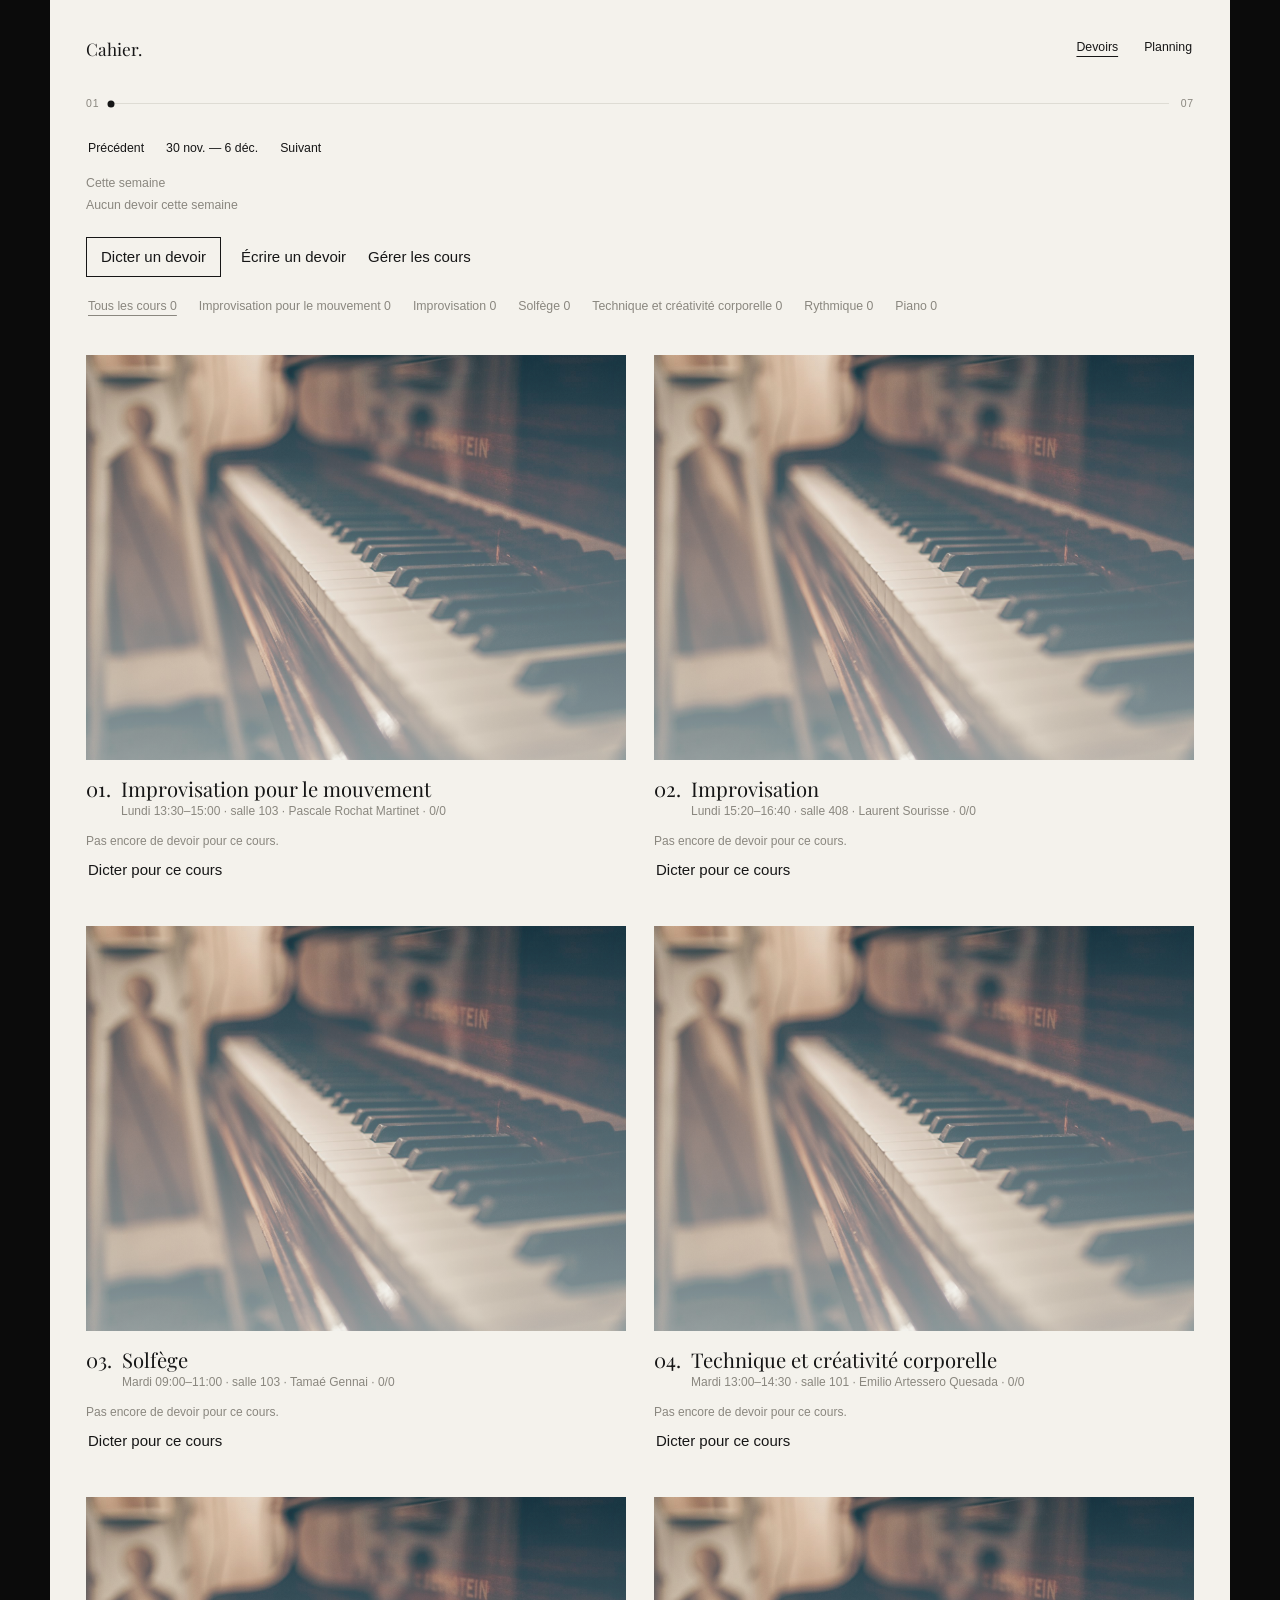
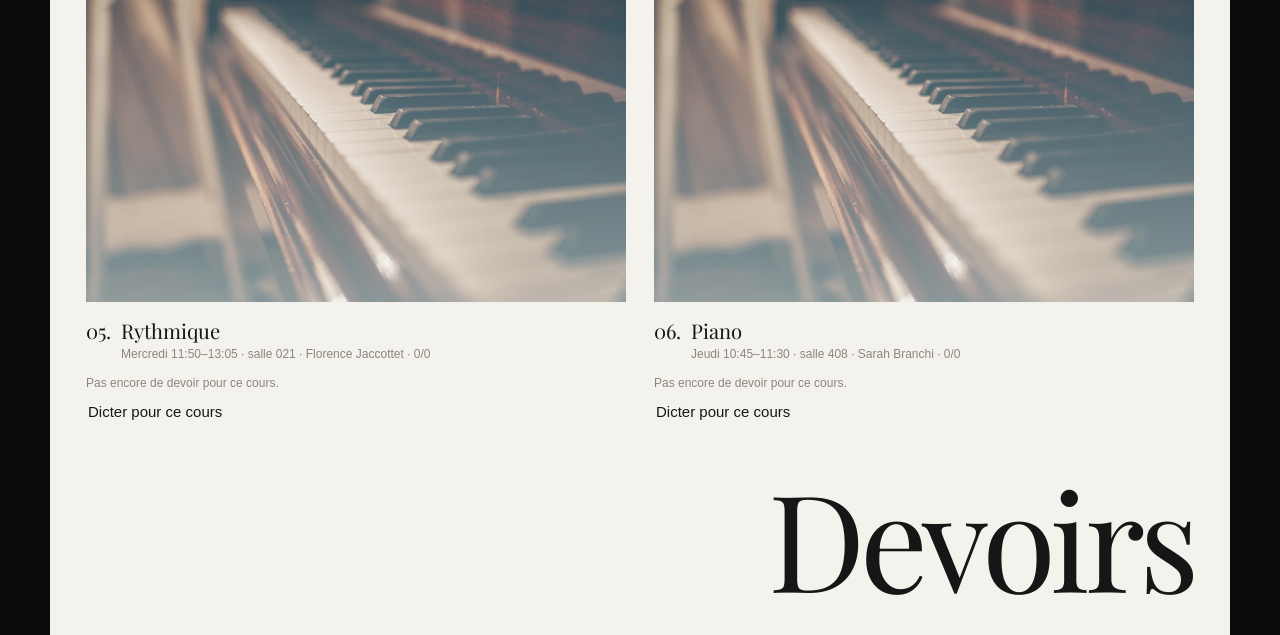
==== index.html @ 5081902c "Initial commit - Cahier PWA" ====
<!DOCTYPE html>
<html lang="fr">
  <head>
    <meta charset="UTF-8" />
    <meta name="viewport" content="width=device-width, initial-scale=1, viewport-fit=cover" />
    <meta name="theme-color" content="#f4f2ec" />
    <meta name="apple-mobile-web-app-capable" content="yes" />
    <meta name="mobile-web-app-capable" content="yes" />
    <meta name="apple-mobile-web-app-status-bar-style" content="default" />
    <meta name="apple-mobile-web-app-title" content="Cahier" />
    <title>Cahier</title>
    <link rel="manifest" href="./manifest.json" />
    <link rel="icon" href="./icon.svg" type="image/svg+xml" />
    <link rel="apple-touch-icon" href="./icon-180.png" />
    <link rel="preconnect" href="https://fonts.googleapis.com" />
    <link rel="preconnect" href="https://fonts.gstatic.com" crossorigin />
    <link href="https://fonts.googleapis.com/css2?family=Playfair+Display:ital,wght@0,400;0,500;1,400&display=swap" rel="stylesheet" />
    <link rel="stylesheet" href="./styles.css" />
  </head>
  <body>
    <div class="app">
      <header class="mast">
        <p class="brand">Cahier.</p>
        <nav class="tabs" aria-label="Sections">
          <button type="button" data-tab="homework" class="active">Devoirs</button>
          <button type="button" data-tab="planning">Planning</button>
        </nav>
      </header>

      <div class="timeline">
        <span>01</span>
        <div class="timeline-track">
          <div id="progress-bar" class="timeline-dot"></div>
        </div>
        <span>07</span>
      </div>

      <div class="week-bar">
        <button type="button" id="prev-week">Précédent</button>
        <button type="button" id="week-label" title="Revenir à cette semaine"></button>
        <button type="button" id="next-week">Suivant</button>
      </div>
      <p id="today-hint" class="hint"></p>
      <p id="progress-text" class="hint">Aucun devoir</p>

      <div id="view-homework">
        <div class="actions">
          <button type="button" id="record" class="primary" aria-pressed="false">
            <span id="record-label">Dicter un devoir</span>
          </button>
          <button type="button" id="add-text">Écrire un devoir</button>
          <button type="button" id="manage-classes">Gérer les cours</button>
        </div>
        <p id="dictation-live" class="dictation-live" hidden aria-live="polite"></p>
        <div class="filters" id="filters" aria-label="Cours"></div>
        <main id="list" class="grid"></main>
      </div>

      <div id="view-planning" hidden>
        <div class="actions">
          <button type="button" id="add-slot" class="primary">Ajouter un horaire</button>
          <button type="button" id="manage-classes-planning">Gérer les cours</button>
        </div>
        <div id="schedule" class="grid"></div>
      </div>

      <h1 class="display" id="page-word">Devoirs</h1>
    </div>

    <div id="sheet" class="sheet" hidden>
      <div class="sheet-backdrop" data-close="sheet"></div>
      <form id="homework-form" class="sheet-panel" autocomplete="off">
        <button type="button" class="sheet-close" data-close="sheet">Fermer</button>
        <h2 id="sheet-title">Nouveau devoir</h2>
        <label class="field">
          <span>Consigne</span>
          <textarea id="notes" rows="4" placeholder="Qu’est-ce qu’il faut travailler ?"></textarea>
        </label>
        <fieldset class="field">
          <legend>Cours</legend>
          <div id="class-picks" class="picks"></div>
        </fieldset>
        <div class="sheet-actions">
          <button type="button" data-close="sheet">Annuler</button>
          <button type="submit" class="primary">Enregistrer le devoir</button>
        </div>
      </form>
    </div>

    <div id="class-sheet" class="sheet" hidden>
      <div class="sheet-backdrop" data-close="classes"></div>
      <div class="sheet-panel">
        <button type="button" class="sheet-close" data-close="classes">Fermer</button>
        <h2>Cours</h2>
        <p class="hint">Ces cours servent au planning et au classement des devoirs.</p>
        <ul id="class-list" class="plain-list"></ul>
        <form id="class-form" autocomplete="off">
          <label class="field">
            <span>Nouveau cours</span>
            <input id="class-name" type="text" maxlength="40" placeholder="Ex. Arrangement" required />
          </label>
          <div class="sheet-actions">
            <button type="button" data-close="classes">Fermer</button>
            <button type="submit" class="primary">Ajouter le cours</button>
          </div>
        </form>
      </div>
    </div>

    <div id="slot-sheet" class="sheet" hidden>
      <div class="sheet-backdrop" data-close="slot"></div>
      <form id="slot-form" class="sheet-panel" autocomplete="off">
        <button type="button" class="sheet-close" data-close="slot">Fermer</button>
        <h2 id="slot-title">Horaire</h2>
        <fieldset class="field">
          <legend>Jour</legend>
          <div id="day-picks" class="picks"></div>
        </fieldset>
        <div class="field-row">
          <label class="field">
            <span>Début</span>
            <input id="slot-start" type="time" required />
          </label>
          <label class="field">
            <span>Fin</span>
            <input id="slot-end" type="time" required />
          </label>
        </div>
        <fieldset class="field">
          <legend>Cours</legend>
          <div id="slot-class-picks" class="picks"></div>
        </fieldset>
        <label class="field">
          <span>Salle</span>
          <input id="slot-room" type="text" maxlength="20" placeholder="Ex. 408" />
        </label>
        <label class="field">
          <span>Prof / note</span>
          <input id="slot-notes" type="text" maxlength="80" placeholder="Ex. Tamaé Gennai" />
        </label>
        <div class="sheet-actions">
          <button type="button" data-close="slot">Annuler</button>
          <button type="submit" class="primary" id="slot-submit">Ajouter l’horaire</button>
        </div>
      </form>
    </div>

    <p id="toast" class="toast" role="status" hidden></p>
    <script type="module" src="./js/app.js?v=10"></script>
    <script>
      if ('serviceWorker' in navigator) {
        navigator.serviceWorker.register('./sw.js?v=5', { updateViaCache: 'none' });
      }
    </script>
  </body>
</html>
---- styles.css ----
:root {
  --bg: #f4f2ec;
  --ink: #161616;
  --muted: #8a877f;
  --line: #dedcd4;
  --safe-top: env(safe-area-inset-top);
  --safe-bottom: env(safe-area-inset-bottom);
  --sans: "Helvetica Neue", Helvetica, Arial, sans-serif;
  --serif: "Playfair Display", "Times New Roman", serif;
}

* { box-sizing: border-box; }

html, body {
  margin: 0;
  min-height: 100%;
  background: #0b0b0b;
  color: var(--ink);
  font: 15px/1.45 var(--sans);
}

.app {
  max-width: 1180px;
  min-height: 100vh;
  margin: 0 auto;
  background: var(--bg);
  padding: calc(28px + var(--safe-top)) 36px calc(40px + var(--safe-bottom));
}

button, textarea, input {
  font: inherit;
  color: inherit;
}

button {
  min-height: 40px;
  padding: 6px 2px;
  border: 0;
  background: none;
  cursor: pointer;
}

button.primary {
  padding: 8px 14px;
  border: 1px solid var(--ink);
}

button.active {
  text-decoration: underline;
  text-underline-offset: 5px;
}

button:disabled { opacity: 0.35; cursor: not-allowed; }

.mast {
  display: flex;
  justify-content: space-between;
  align-items: center;
  margin-bottom: 28px;
}

.brand {
  margin: 0;
  font-family: var(--serif);
  font-size: 1.15rem;
}

.tabs { display: flex; gap: 22px; font-size: 0.82rem; }

.timeline {
  display: grid;
  grid-template-columns: auto 1fr auto;
  align-items: center;
  gap: 12px;
  color: var(--muted);
  font-size: 0.7rem;
  letter-spacing: 0.08em;
  margin-bottom: 18px;
}

.timeline-track {
  position: relative;
  height: 1px;
  background: var(--line);
}

.timeline-dot {
  position: absolute;
  top: 50%;
  width: 7px;
  height: 7px;
  border-radius: 50%;
  background: var(--ink);
  transform: translate(-50%, -50%);
  left: 0;
}

.week-bar, .actions, .filters, .sheet-actions, .item-actions {
  display: flex;
  flex-wrap: wrap;
  gap: 14px 18px;
  align-items: center;
}

.week-bar { margin-bottom: 6px; font-size: 0.82rem; }
.hint { margin: 4px 0 0; color: var(--muted); font-size: 0.82rem; }
.actions { margin: 22px 0 10px; }
.filters { margin-bottom: 28px; color: var(--muted); font-size: 0.82rem; }

.grid {
  display: grid;
  grid-template-columns: repeat(2, minmax(0, 1fr));
  gap: 36px 28px;
}

#schedule {
  display: flex;
  flex-direction: column;
  gap: 22px;
}

.day-row {
  padding-bottom: 8px;
  border-bottom: 1px solid var(--line);
}

.day-row.today h2 {
  text-decoration: underline;
  text-underline-offset: 6px;
}

.day-row h2 {
  display: flex;
  justify-content: space-between;
  gap: 12px;
  margin: 0 0 10px;
  font-family: var(--serif);
  font-size: 1.4rem;
  font-weight: 400;
}

.day-row h2 span {
  color: var(--muted);
  font-family: var(--sans);
  font-size: 0.85rem;
}

.slot-row {
  display: grid;
  grid-template-columns: 110px 1fr auto;
  gap: 8px 16px;
  align-items: baseline;
  padding: 10px 0;
}

.slot-time {
  margin: 0;
  font-variant-numeric: tabular-nums;
}

.slot-main h3 {
  margin: 0;
  font-size: 1rem;
  font-weight: 500;
}

.slot-main p, .slot-hw {
  margin: 4px 0 0;
  color: var(--muted);
  font-size: 0.85rem;
}

.slot-hw {
  grid-column: 2 / -1;
  list-style: none;
  padding: 0;
}

.slot-hw li {
  display: flex;
  flex-wrap: wrap;
  justify-content: space-between;
  gap: 8px;
  padding: 8px 0;
  border-top: 1px solid var(--line);
}

.project {
  min-width: 0;
}

.project-visual {
  width: 100%;
  aspect-ratio: 4 / 3;
  margin-bottom: 14px;
  background:
    linear-gradient(180deg, rgba(244, 242, 236, 0.08), rgba(244, 242, 236, 0.55)),
    url("./images/hero.jpg") center/cover;
  filter: grayscale(0.15);
}

.project-head {
  display: grid;
  grid-template-columns: auto 1fr;
  gap: 8px 10px;
  align-items: baseline;
  margin-bottom: 12px;
}

.project-index {
  margin: 0;
  font-family: var(--serif);
  font-size: 1.35rem;
}

.project h2 {
  margin: 0;
  font-family: var(--serif);
  font-size: 1.35rem;
  font-weight: 400;
}

.project-loc, .meta, .empty {
  margin: 0;
  color: var(--muted);
  font-size: 0.8rem;
}

.item {
  padding: 12px 0 4px;
  border-top: 1px solid var(--line);
  margin-top: 10px;
}

.item.done { opacity: 0.5; }
.item h3 { margin: 0 0 6px; font-size: 0.86rem; font-weight: 500; }
.item p { margin: 0 0 8px; }
.item audio { width: 100%; margin-bottom: 8px; }

.display {
  margin: 48px 0 0;
  font-family: var(--serif);
  font-weight: 400;
  font-size: clamp(4.5rem, 14vw, 9rem);
  line-height: 0.85;
  letter-spacing: -0.04em;
  text-align: right;
}

.plain-list { list-style: none; margin: 0 0 20px; padding: 0; }
.plain-list li {
  display: flex;
  justify-content: space-between;
  gap: 12px;
  padding: 12px 0;
  border-bottom: 1px solid var(--line);
}

.picks { display: flex; flex-wrap: wrap; gap: 8px; }
.pick {
  display: inline-flex;
  min-height: 36px;
  padding: 6px 10px;
  border: 1px solid var(--ink);
  cursor: pointer;
}
.pick.active { background: var(--ink); color: var(--bg); }

.sr-only {
  position: absolute;
  width: 1px;
  height: 1px;
  overflow: hidden;
  clip: rect(0, 0, 0, 0);
}

.sheet { position: fixed; inset: 0; z-index: 20; }
.sheet-backdrop { position: absolute; inset: 0; background: rgba(11, 11, 11, 0.35); }
.sheet-panel {
  position: absolute;
  inset: 0;
  overflow: auto;
  background: var(--bg);
  padding: calc(28px + var(--safe-top)) 36px calc(32px + var(--safe-bottom));
}

.sheet-panel h2 {
  margin: 0 0 16px;
  font-family: var(--serif);
  font-size: clamp(2.4rem, 7vw, 4.5rem);
  font-weight: 400;
}

.sheet-close { position: absolute; top: calc(20px + var(--safe-top)); right: 28px; }

.field, fieldset.field {
  display: block;
  margin: 18px 0;
  border: 0;
  padding: 0;
  max-width: 640px;
}

.field span, .field legend {
  display: block;
  margin-bottom: 8px;
  color: var(--muted);
  font-size: 0.8rem;
}

textarea, input[type="text"], input[type="time"] {
  width: 100%;
  padding: 10px 0;
  border: 0;
  border-bottom: 1px solid var(--ink);
  background: transparent;
}

.field-row {
  display: grid;
  grid-template-columns: 1fr 1fr;
  gap: 20px;
  max-width: 640px;
}

.toast {
  position: fixed;
  left: 50%;
  bottom: calc(18px + var(--safe-bottom));
  transform: translateX(-50%);
  margin: 0;
  padding: 10px 14px;
  background: var(--ink);
  color: var(--bg);
  z-index: 30;
}

.dictation-live {
  margin: 0 0 14px;
  min-height: 1.4em;
  font-family: var(--serif);
  font-size: 1.05rem;
  font-style: italic;
  color: var(--ink);
  opacity: 0.72;
}

#view-planning:not([hidden]) { display: block; }

@media (max-width: 800px) {
  .app { padding: calc(18px + var(--safe-top)) 18px calc(28px + var(--safe-bottom)); }
  .grid { grid-template-columns: 1fr; gap: 28px; }
  .display { font-size: clamp(3.4rem, 18vw, 5.5rem); text-align: left; }
  .slot-row { grid-template-columns: 1fr; }
}
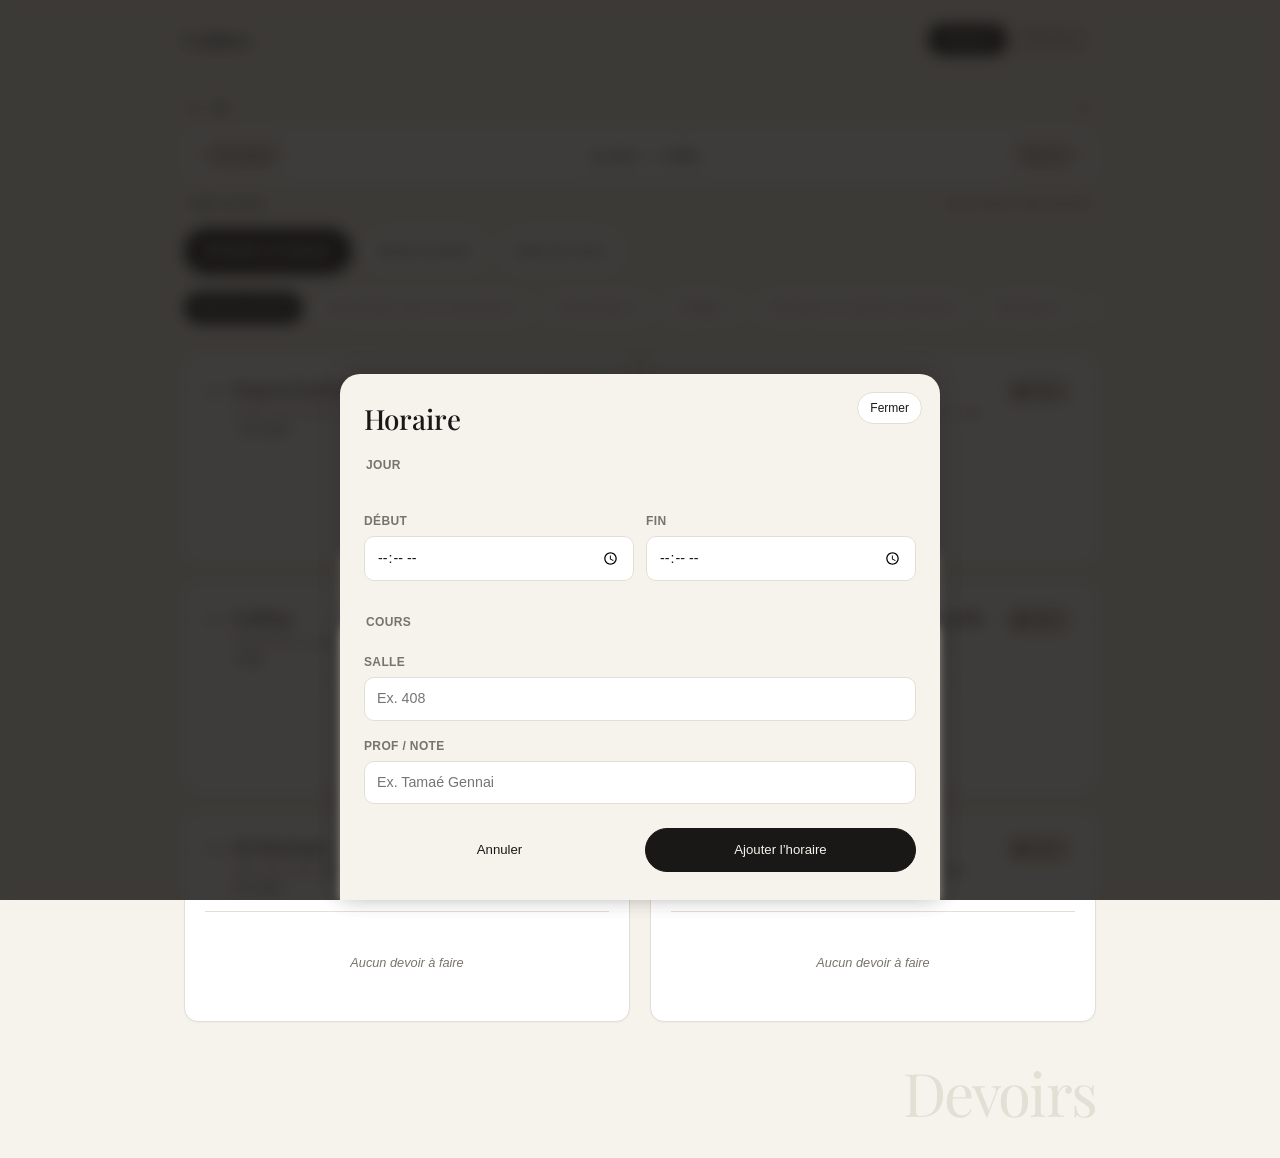
==== commit b52ad358: "feat(ui): refonte design éditorial soigné, suppression des photos répétées et ergonomie tactile Co-a" ====
--- a/index.html
+++ b/index.html
@@ -36,16 +36,19 @@
       </div>
 
       <div class="week-bar">
-        <button type="button" id="prev-week">Précédent</button>
+        <button type="button" id="prev-week" aria-label="Semaine précédente">‹ Précédent</button>
         <button type="button" id="week-label" title="Revenir à cette semaine"></button>
-        <button type="button" id="next-week">Suivant</button>
+        <button type="button" id="next-week" aria-label="Semaine suivante">Suivant ›</button>
       </div>
-      <p id="today-hint" class="hint"></p>
-      <p id="progress-text" class="hint">Aucun devoir</p>
+      <div class="hint-bar">
+        <span id="today-hint" class="hint"></span>
+        <span id="progress-text" class="hint">Aucun devoir</span>
+      </div>
 
       <div id="view-homework">
         <div class="actions">
-          <button type="button" id="record" class="primary" aria-pressed="false">
+          <button type="button" id="record" aria-pressed="false">
+            <span class="mic-dot" aria-hidden="true"></span>
             <span id="record-label">Dicter un devoir</span>
           </button>
           <button type="button" id="add-text">Écrire un devoir</button>
@@ -146,10 +149,10 @@
     </div>
 
     <p id="toast" class="toast" role="status" hidden></p>
-    <script type="module" src="./js/app.js?v=10"></script>
+    <script type="module" src="./js/app.js?v=13"></script>
     <script>
       if ('serviceWorker' in navigator) {
-        navigator.serviceWorker.register('./sw.js?v=5', { updateViaCache: 'none' });
+        navigator.serviceWorker.register('./sw.js?v=8', { updateViaCache: 'none' });
       }
     </script>
   </body>
--- a/styles.css
+++ b/styles.css
@@ -1,270 +1,950 @@
 :root {
-  --bg: #f4f2ec;
-  --ink: #161616;
-  --muted: #8a877f;
-  --line: #dedcd4;
-  --safe-top: env(safe-area-inset-top);
-  --safe-bottom: env(safe-area-inset-bottom);
-  --sans: "Helvetica Neue", Helvetica, Arial, sans-serif;
-  --serif: "Playfair Display", "Times New Roman", serif;
-}
-
-* { box-sizing: border-box; }
+  --bg: #f5f3ec;
+  --bg-card: #ffffff;
+  --bg-subtle: #eae7dc;
+  --bg-hover: #edeae0;
+  --ink: #191816;
+  --ink-soft: #383531;
+  --muted: #78746b;
+  --line: #e3dfd5;
+  --line-strong: #191816;
+  --safe-top: env(safe-area-inset-top, 0px);
+  --safe-bottom: env(safe-area-inset-bottom, 0px);
+  --sans: -apple-system, BlinkMacSystemFont, "SF Pro Text", "Helvetica Neue", Helvetica, Arial, sans-serif;
+  --serif: "Playfair Display", Georgia, "Times New Roman", serif;
+
+  --color-done: #205c38;
+  --color-done-bg: #eaf4ed;
+  --color-done-border: #bfe0cc;
+
+  --color-repeat: #945708;
+  --color-repeat-bg: #fdf3e2;
+  --color-repeat-border: #f4d9b4;
+
+  --color-todo: #4c4842;
+  --color-todo-bg: #ece9df;
+  --color-todo-border: #ded8cb;
+
+  --color-danger: #a82828;
+  --color-danger-bg: #fdf0f0;
+  --color-danger-border: #f8cfcf;
+
+  --shadow-sm: 0 1px 2px rgba(25, 24, 22, 0.04);
+  --shadow-md: 0 4px 16px rgba(25, 24, 22, 0.06), 0 1px 3px rgba(25, 24, 22, 0.03);
+  --radius-sm: 6px;
+  --radius-md: 10px;
+  --radius-lg: 14px;
+  --radius-pill: 999px;
+}
+
+* {
+  box-sizing: border-box;
+  -webkit-tap-highlight-color: transparent;
+}
 
 html, body {
   margin: 0;
   min-height: 100%;
-  background: #0b0b0b;
+  background: var(--bg);
   color: var(--ink);
-  font: 15px/1.45 var(--sans);
+  font: 15px/1.5 var(--sans);
+  text-rendering: optimizeLegibility;
+  -webkit-font-smoothing: antialiased;
 }
 
 .app {
-  max-width: 1180px;
+  max-width: 960px;
   min-height: 100vh;
   margin: 0 auto;
   background: var(--bg);
-  padding: calc(28px + var(--safe-top)) 36px calc(40px + var(--safe-bottom));
-}
-
+  padding: calc(20px + var(--safe-top)) 24px calc(36px + var(--safe-bottom));
+}
+
+/* Base button & inputs */
 button, textarea, input {
   font: inherit;
   color: inherit;
 }
 
 button {
-  min-height: 40px;
-  padding: 6px 2px;
-  border: 0;
+  display: inline-flex;
+  align-items: center;
+  justify-content: center;
+  gap: 6px;
+  padding: 8px 14px;
+  border: 1px solid transparent;
+  border-radius: var(--radius-pill);
   background: none;
   cursor: pointer;
-}
-
-button.primary {
-  padding: 8px 14px;
-  border: 1px solid var(--ink);
-}
-
-button.active {
-  text-decoration: underline;
-  text-underline-offset: 5px;
-}
-
-button:disabled { opacity: 0.35; cursor: not-allowed; }
-
+  font-weight: 500;
+  font-size: 0.88rem;
+  transition: all 0.15s ease;
+  user-select: none;
+}
+
+button:active {
+  transform: scale(0.97);
+}
+
+button:disabled {
+  opacity: 0.35;
+  cursor: not-allowed;
+  transform: none;
+}
+
+/* Masthead & Branding */
 .mast {
   display: flex;
   justify-content: space-between;
   align-items: center;
-  margin-bottom: 28px;
+  margin-bottom: 24px;
+  padding-bottom: 16px;
+  border-bottom: 1px solid var(--line);
 }
 
 .brand {
   margin: 0;
   font-family: var(--serif);
-  font-size: 1.15rem;
-}
-
-.tabs { display: flex; gap: 22px; font-size: 0.82rem; }
-
+  font-size: 1.45rem;
+  letter-spacing: -0.01em;
+  font-weight: 500;
+}
+
+/* Tabs / Segmented Control */
+.tabs {
+  display: inline-flex;
+  background: var(--bg-subtle);
+  padding: 3px;
+  border-radius: var(--radius-pill);
+  border: 1px solid var(--line);
+  box-shadow: inset 0 1px 2px rgba(0,0,0,0.03);
+}
+
+.tabs button {
+  padding: 6px 18px;
+  border: 0;
+  border-radius: var(--radius-pill);
+  font-size: 0.84rem;
+  font-weight: 500;
+  color: var(--muted);
+  background: transparent;
+}
+
+.tabs button.active {
+  background: var(--ink);
+  color: var(--bg);
+  box-shadow: 0 1px 4px rgba(0,0,0,0.15);
+}
+
+/* Week Navigator Bar */
+.week-bar {
+  display: flex;
+  align-items: center;
+  justify-content: space-between;
+  gap: 10px;
+  padding: 8px 12px;
+  background: var(--bg-card);
+  border: 1px solid var(--line);
+  border-radius: var(--radius-lg);
+  box-shadow: var(--shadow-sm);
+  margin-bottom: 12px;
+}
+
+.week-bar button {
+  padding: 6px 12px;
+  font-size: 0.84rem;
+  color: var(--ink-soft);
+}
+
+#prev-week, #next-week {
+  background: var(--bg-subtle);
+  border: 1px solid var(--line);
+  padding: 6px 12px;
+  font-size: 0.8rem;
+  border-radius: var(--radius-pill);
+}
+
+#week-label {
+  font-family: var(--serif);
+  font-size: 1.05rem;
+  font-weight: 500;
+  border: 0;
+  padding: 6px 12px;
+  border-radius: var(--radius-pill);
+  color: var(--ink);
+}
+
+#week-label:hover {
+  background: var(--bg-subtle);
+}
+
+/* Timeline & Progress Indicator */
 .timeline {
   display: grid;
   grid-template-columns: auto 1fr auto;
   align-items: center;
   gap: 12px;
   color: var(--muted);
-  font-size: 0.7rem;
-  letter-spacing: 0.08em;
-  margin-bottom: 18px;
+  font-size: 0.72rem;
+  font-weight: 600;
+  letter-spacing: 0.05em;
+  margin-bottom: 12px;
+  padding: 0 4px;
 }
 
 .timeline-track {
   position: relative;
-  height: 1px;
-  background: var(--line);
+  height: 4px;
+  background: var(--bg-subtle);
+  border-radius: var(--radius-pill);
+  overflow: hidden;
 }
 
 .timeline-dot {
   position: absolute;
-  top: 50%;
-  width: 7px;
-  height: 7px;
+  top: 0;
+  left: 0;
+  height: 100%;
+  width: 14px;
+  border-radius: var(--radius-pill);
+  background: var(--ink);
+  transition: left 0.3s cubic-bezier(0.4, 0, 0.2, 1);
+}
+
+.hint-bar {
+  display: flex;
+  justify-content: space-between;
+  align-items: baseline;
+  padding: 0 4px;
+  margin-bottom: 16px;
+}
+
+.hint {
+  margin: 0;
+  color: var(--muted);
+  font-size: 0.8rem;
+}
+
+#today-hint {
+  font-weight: 500;
+  color: var(--ink-soft);
+}
+
+/* Hero Actions Bar */
+.actions {
+  display: flex;
+  flex-wrap: wrap;
+  gap: 10px;
+  align-items: center;
+  margin: 16px 0 18px;
+}
+
+/* Dictate Hero Button */
+#record {
+  min-height: 46px;
+  padding: 10px 22px;
+  background: var(--ink);
+  color: var(--bg);
+  border-radius: var(--radius-pill);
+  font-weight: 600;
+  font-size: 0.94rem;
+  box-shadow: 0 2px 8px rgba(25, 24, 22, 0.16);
+  border: 1px solid var(--ink);
+}
+
+#record.active {
+  background: #b91c1c;
+  color: #ffffff;
+  border-color: #991b1b;
+  box-shadow: 0 0 0 4px rgba(185, 28, 28, 0.2);
+  animation: pulse-recording 1.8s infinite;
+}
+
+@keyframes pulse-recording {
+  0% { transform: scale(1); }
+  50% { transform: scale(1.02); }
+  100% { transform: scale(1); }
+}
+
+.mic-dot {
+  display: inline-block;
+  width: 9px;
+  height: 9px;
   border-radius: 50%;
+  background: currentColor;
+}
+
+/* Secondary Action Buttons */
+#add-text, #manage-classes, #add-slot, #manage-classes-planning {
+  min-height: 44px;
+  padding: 9px 16px;
+  background: var(--bg-card);
+  border: 1px solid var(--line);
+  color: var(--ink);
+  border-radius: var(--radius-pill);
+  font-size: 0.88rem;
+  box-shadow: var(--shadow-sm);
+}
+
+#add-text:hover, #manage-classes:hover, #add-slot:hover, #manage-classes-planning:hover {
+  background: var(--bg-hover);
+}
+
+#add-slot {
   background: var(--ink);
-  transform: translate(-50%, -50%);
-  left: 0;
-}
-
-.week-bar, .actions, .filters, .sheet-actions, .item-actions {
-  display: flex;
-  flex-wrap: wrap;
-  gap: 14px 18px;
-  align-items: center;
-}
-
-.week-bar { margin-bottom: 6px; font-size: 0.82rem; }
-.hint { margin: 4px 0 0; color: var(--muted); font-size: 0.82rem; }
-.actions { margin: 22px 0 10px; }
-.filters { margin-bottom: 28px; color: var(--muted); font-size: 0.82rem; }
-
+  color: var(--bg);
+  border-color: var(--ink);
+}
+
+/* Live Dictation Feedback */
+.dictation-live {
+  margin: 0 0 16px;
+  padding: 12px 16px;
+  background: var(--bg-card);
+  border: 1px solid var(--line);
+  border-left: 3px solid var(--ink);
+  border-radius: var(--radius-md);
+  font-family: var(--serif);
+  font-size: 1.05rem;
+  font-style: italic;
+  color: var(--ink);
+  box-shadow: var(--shadow-sm);
+}
+
+/* Horizontal Filters */
+.filters {
+  display: flex;
+  gap: 8px;
+  overflow-x: auto;
+  padding-bottom: 6px;
+  margin-bottom: 24px;
+  scrollbar-width: none;
+  -webkit-overflow-scrolling: touch;
+}
+
+.filters::-webkit-scrollbar {
+  display: none;
+}
+
+.filters button {
+  white-space: nowrap;
+  padding: 6px 14px;
+  font-size: 0.82rem;
+  background: var(--bg-card);
+  border: 1px solid var(--line);
+  border-radius: var(--radius-pill);
+  color: var(--muted);
+  font-weight: 500;
+}
+
+.filters button.active {
+  background: var(--ink);
+  color: var(--bg);
+  border-color: var(--ink);
+  box-shadow: var(--shadow-sm);
+}
+
+/* Grid Layout */
 .grid {
   display: grid;
   grid-template-columns: repeat(2, minmax(0, 1fr));
-  gap: 36px 28px;
-}
-
+  gap: 20px;
+}
+
+/* Course Card (Devoirs View) */
+.course-card {
+  display: flex;
+  flex-direction: column;
+  background: var(--bg-card);
+  border: 1px solid var(--line);
+  border-radius: var(--radius-lg);
+  padding: 20px;
+  box-shadow: var(--shadow-sm);
+  transition: border-color 0.15s ease, box-shadow 0.15s ease;
+}
+
+.course-card:hover {
+  border-color: #d1ccbe;
+  box-shadow: var(--shadow-md);
+}
+
+.course-head {
+  display: flex;
+  justify-content: space-between;
+  align-items: flex-start;
+  gap: 12px;
+  padding-bottom: 14px;
+  border-bottom: 1px solid var(--line);
+  margin-bottom: 12px;
+}
+
+.course-info {
+  display: flex;
+  align-items: baseline;
+  gap: 10px;
+  min-width: 0;
+}
+
+.course-index {
+  font-family: var(--serif);
+  font-size: 1.25rem;
+  color: var(--muted);
+  font-weight: 400;
+}
+
+.course-title {
+  margin: 0;
+  font-family: var(--serif);
+  font-size: 1.25rem;
+  font-weight: 500;
+  line-height: 1.25;
+}
+
+.course-meta {
+  margin: 3px 0 0;
+  color: var(--muted);
+  font-size: 0.78rem;
+}
+
+.course-counter {
+  font-weight: 500;
+  color: var(--ink-soft);
+}
+
+/* Button to dictate for a single course */
+.btn-dictate-course {
+  flex-shrink: 0;
+  padding: 6px 12px;
+  font-size: 0.8rem;
+  background: var(--bg-subtle);
+  border: 1px solid var(--line);
+  border-radius: var(--radius-pill);
+  color: var(--ink);
+}
+
+.btn-dictate-course:hover {
+  background: var(--ink);
+  color: var(--bg);
+  border-color: var(--ink);
+}
+
+.course-body {
+  display: flex;
+  flex-direction: column;
+  gap: 10px;
+}
+
+.course-empty {
+  padding: 16px 0;
+  color: var(--muted);
+  font-size: 0.85rem;
+  font-style: italic;
+  text-align: center;
+}
+
+/* Homework Item Card */
+.item {
+  background: #faf9f6;
+  border: 1px solid var(--line);
+  border-radius: var(--radius-md);
+  padding: 12px 14px;
+  transition: all 0.15s ease;
+}
+
+.item-done {
+  background: #fdfdfc;
+  opacity: 0.65;
+  border-color: #ece8de;
+}
+
+.item-done .item-notes {
+  text-decoration: line-through;
+  color: var(--muted);
+}
+
+.item-repeat {
+  border-left: 3px solid var(--color-repeat);
+}
+
+.item-head {
+  display: flex;
+  justify-content: space-between;
+  align-items: center;
+  gap: 8px;
+  margin-bottom: 8px;
+}
+
+/* Status Badges */
+.badge {
+  display: inline-flex;
+  align-items: center;
+  gap: 5px;
+  padding: 3px 8px;
+  font-size: 0.72rem;
+  font-weight: 600;
+  border-radius: var(--radius-pill);
+  letter-spacing: 0.02em;
+  text-transform: uppercase;
+}
+
+.badge-todo {
+  background: var(--color-todo-bg);
+  color: var(--color-todo);
+  border: 1px solid var(--color-todo-border);
+}
+
+.badge-repeat {
+  background: var(--color-repeat-bg);
+  color: var(--color-repeat);
+  border: 1px solid var(--color-repeat-border);
+}
+
+.badge-done {
+  background: var(--color-done-bg);
+  color: var(--color-done);
+  border: 1px solid var(--color-done-border);
+}
+
+.badge-repeat-count {
+  font-size: 0.72rem;
+  color: var(--color-repeat);
+  font-weight: 600;
+}
+
+.item-notes {
+  margin: 0 0 12px;
+  font-size: 0.95rem;
+  line-height: 1.45;
+  color: var(--ink);
+  word-break: break-word;
+}
+
+/* Tactile Item Action Buttons */
+.item-actions {
+  display: flex;
+  flex-wrap: wrap;
+  gap: 6px;
+  align-items: center;
+}
+
+.btn-action {
+  min-height: 32px;
+  padding: 5px 10px;
+  font-size: 0.78rem;
+  border-radius: var(--radius-pill);
+  background: var(--bg-card);
+  border: 1px solid var(--line);
+  color: var(--ink-soft);
+}
+
+.btn-action:hover {
+  background: var(--bg-hover);
+  border-color: #cfcaba;
+}
+
+.btn-validate {
+  background: var(--color-done-bg);
+  color: var(--color-done);
+  border-color: var(--color-done-border);
+  font-weight: 600;
+}
+
+.btn-validate:hover {
+  background: var(--color-done);
+  color: #ffffff;
+  border-color: var(--color-done);
+}
+
+.btn-undo {
+  background: var(--bg-card);
+  color: var(--muted);
+  border-color: var(--line);
+}
+
+.btn-repeat {
+  background: var(--color-repeat-bg);
+  color: var(--color-repeat);
+  border-color: var(--color-repeat-border);
+}
+
+.btn-repeat:hover {
+  background: var(--color-repeat);
+  color: #ffffff;
+  border-color: var(--color-repeat);
+}
+
+.btn-postpone {
+  color: var(--muted);
+}
+
+.btn-delete {
+  color: var(--color-danger);
+  border-color: transparent;
+  padding: 5px 8px;
+}
+
+.btn-delete:hover {
+  background: var(--color-danger-bg);
+  border-color: var(--color-danger-border);
+}
+
+/* Planning View (Emploi du temps) */
 #schedule {
   display: flex;
   flex-direction: column;
-  gap: 22px;
+  gap: 20px;
 }
 
 .day-row {
-  padding-bottom: 8px;
+  background: var(--bg-card);
+  border: 1px solid var(--line);
+  border-radius: var(--radius-lg);
+  padding: 20px;
+  box-shadow: var(--shadow-sm);
+}
+
+.day-row.is-today {
+  border-color: var(--ink);
+  box-shadow: 0 0 0 1px var(--ink), var(--shadow-sm);
+}
+
+.day-head {
+  display: flex;
+  justify-content: space-between;
+  align-items: baseline;
+  gap: 12px;
+  padding-bottom: 12px;
   border-bottom: 1px solid var(--line);
-}
-
-.day-row.today h2 {
-  text-decoration: underline;
-  text-underline-offset: 6px;
-}
-
-.day-row h2 {
-  display: flex;
-  justify-content: space-between;
-  gap: 12px;
-  margin: 0 0 10px;
-  font-family: var(--serif);
-  font-size: 1.4rem;
-  font-weight: 400;
-}
-
-.day-row h2 span {
-  color: var(--muted);
-  font-family: var(--sans);
-  font-size: 0.85rem;
-}
-
-.slot-row {
-  display: grid;
-  grid-template-columns: 110px 1fr auto;
-  gap: 8px 16px;
-  align-items: baseline;
-  padding: 10px 0;
-}
-
-.slot-time {
-  margin: 0;
-  font-variant-numeric: tabular-nums;
-}
-
-.slot-main h3 {
-  margin: 0;
-  font-size: 1rem;
-  font-weight: 500;
-}
-
-.slot-main p, .slot-hw {
-  margin: 4px 0 0;
-  color: var(--muted);
-  font-size: 0.85rem;
-}
-
-.slot-hw {
-  grid-column: 2 / -1;
-  list-style: none;
-  padding: 0;
-}
-
-.slot-hw li {
-  display: flex;
-  flex-wrap: wrap;
-  justify-content: space-between;
-  gap: 8px;
-  padding: 8px 0;
-  border-top: 1px solid var(--line);
-}
-
-.project {
-  min-width: 0;
-}
-
-.project-visual {
-  width: 100%;
-  aspect-ratio: 4 / 3;
-  margin-bottom: 14px;
-  background:
-    linear-gradient(180deg, rgba(244, 242, 236, 0.08), rgba(244, 242, 236, 0.55)),
-    url("./images/hero.jpg") center/cover;
-  filter: grayscale(0.15);
-}
-
-.project-head {
-  display: grid;
-  grid-template-columns: auto 1fr;
-  gap: 8px 10px;
-  align-items: baseline;
   margin-bottom: 12px;
 }
 
-.project-index {
+.day-title {
+  display: flex;
+  align-items: center;
+  gap: 10px;
   margin: 0;
   font-family: var(--serif);
   font-size: 1.35rem;
-}
-
-.project h2 {
+  font-weight: 500;
+}
+
+.today-tag {
+  display: inline-block;
+  padding: 2px 8px;
+  font-family: var(--sans);
+  font-size: 0.68rem;
+  font-weight: 700;
+  text-transform: uppercase;
+  letter-spacing: 0.04em;
+  background: var(--ink);
+  color: var(--bg);
+  border-radius: var(--radius-pill);
+}
+
+.day-date {
+  color: var(--muted);
+  font-size: 0.84rem;
+}
+
+.day-slots {
+  display: flex;
+  flex-direction: column;
+  gap: 12px;
+}
+
+.empty-day {
   margin: 0;
-  font-family: var(--serif);
-  font-size: 1.35rem;
-  font-weight: 400;
-}
-
-.project-loc, .meta, .empty {
+  padding: 8px 0;
+  color: var(--muted);
+  font-size: 0.85rem;
+  font-style: italic;
+}
+
+/* Slot Row / Card */
+.slot-row {
+  background: #faf9f6;
+  border: 1px solid var(--line);
+  border-radius: var(--radius-md);
+  padding: 14px 16px;
+}
+
+.slot-top {
+  display: flex;
+  justify-content: space-between;
+  align-items: center;
+  gap: 10px;
+  margin-bottom: 8px;
+}
+
+.slot-time {
+  display: inline-block;
+  font-weight: 600;
+  font-size: 0.85rem;
+  color: var(--ink);
+  background: var(--bg-card);
+  padding: 3px 8px;
+  border: 1px solid var(--line);
+  border-radius: var(--radius-sm);
+  font-variant-numeric: tabular-nums;
+}
+
+.slot-actions {
+  display: flex;
+  gap: 6px;
+  align-items: center;
+}
+
+.btn-add-hw {
+  background: var(--ink);
+  color: var(--bg);
+  border-color: var(--ink);
+  font-weight: 500;
+}
+
+.btn-add-hw:hover {
+  background: #333;
+}
+
+.slot-main {
+  margin-bottom: 8px;
+}
+
+.slot-title {
+  margin: 0 0 4px;
+  font-size: 1.05rem;
+  font-weight: 600;
+  color: var(--ink);
+}
+
+.slot-location {
   margin: 0;
-  color: var(--muted);
-  font-size: 0.8rem;
-}
-
-.item {
-  padding: 12px 0 4px;
-  border-top: 1px solid var(--line);
-  margin-top: 10px;
-}
-
-.item.done { opacity: 0.5; }
-.item h3 { margin: 0 0 6px; font-size: 0.86rem; font-weight: 500; }
-.item p { margin: 0 0 8px; }
-.item audio { width: 100%; margin-bottom: 8px; }
-
+  display: flex;
+  flex-wrap: wrap;
+  gap: 6px;
+  align-items: center;
+  font-size: 0.82rem;
+  color: var(--muted);
+}
+
+.slot-tag {
+  background: var(--bg-card);
+  border: 1px solid var(--line);
+  padding: 2px 6px;
+  border-radius: var(--radius-sm);
+  font-weight: 500;
+  color: var(--ink-soft);
+}
+
+.slot-prof {
+  color: var(--muted);
+}
+
+/* Homework inside a slot */
+.slot-hw {
+  list-style: none;
+  padding: 0;
+  margin: 10px 0 0;
+  border-top: 1px dashed var(--line);
+  padding-top: 8px;
+  display: flex;
+  flex-direction: column;
+  gap: 8px;
+}
+
+.slot-hw-row {
+  display: flex;
+  flex-wrap: wrap;
+  justify-content: space-between;
+  align-items: center;
+  gap: 8px;
+  padding: 6px 0;
+}
+
+.slot-hw-info {
+  display: flex;
+  align-items: center;
+  gap: 8px;
+  min-width: 0;
+}
+
+.slot-hw-note {
+  font-size: 0.88rem;
+  color: var(--ink);
+}
+
+.slot-hw-done .slot-hw-note {
+  text-decoration: line-through;
+  color: var(--muted);
+}
+
+/* Bottom decorative watermark */
 .display {
-  margin: 48px 0 0;
+  margin: 40px 0 0;
   font-family: var(--serif);
   font-weight: 400;
-  font-size: clamp(4.5rem, 14vw, 9rem);
-  line-height: 0.85;
-  letter-spacing: -0.04em;
+  font-size: clamp(2.4rem, 8vw, 4rem);
+  line-height: 1;
+  letter-spacing: -0.03em;
   text-align: right;
-}
-
-.plain-list { list-style: none; margin: 0 0 20px; padding: 0; }
-.plain-list li {
-  display: flex;
-  justify-content: space-between;
+  color: var(--line);
+  user-select: none;
+  pointer-events: none;
+}
+
+/* Sheets & Modal Dialogs */
+.sheet {
+  position: fixed;
+  inset: 0;
+  z-index: 50;
+  display: flex;
+  align-items: flex-end;
+  justify-content: center;
+}
+
+.sheet-backdrop {
+  position: absolute;
+  inset: 0;
+  background: rgba(25, 24, 22, 0.45);
+  backdrop-filter: blur(4px);
+  -webkit-backdrop-filter: blur(4px);
+}
+
+.sheet-panel {
+  position: relative;
+  width: 100%;
+  max-width: 600px;
+  max-height: 88vh;
+  overflow-y: auto;
+  background: var(--bg);
+  border-radius: 20px 20px 0 0;
+  padding: 24px 24px calc(28px + var(--safe-bottom));
+  box-shadow: 0 -4px 24px rgba(0, 0, 0, 0.12);
+}
+
+.sheet-panel h2 {
+  margin: 0 0 16px;
+  font-family: var(--serif);
+  font-size: 1.85rem;
+  font-weight: 500;
+}
+
+.sheet-close {
+  position: absolute;
+  top: 18px;
+  right: 18px;
+  padding: 6px 12px;
+  background: var(--bg-card);
+  border: 1px solid var(--line);
+  font-size: 0.8rem;
+}
+
+.field, fieldset.field {
+  display: block;
+  margin: 16px 0;
+  border: 0;
+  padding: 0;
+}
+
+.field span, .field legend {
+  display: block;
+  margin-bottom: 6px;
+  color: var(--muted);
+  font-size: 0.8rem;
+  font-weight: 600;
+  text-transform: uppercase;
+  letter-spacing: 0.03em;
+}
+
+textarea, input[type="text"], input[type="time"] {
+  width: 100%;
+  padding: 10px 12px;
+  background: var(--bg-card);
+  border: 1px solid var(--line);
+  border-radius: var(--radius-md);
+  font-size: 0.95rem;
+  color: var(--ink);
+  transition: border-color 0.15s ease, box-shadow 0.15s ease;
+}
+
+textarea:focus, input[type="text"]:focus, input[type="time"]:focus {
+  outline: none;
+  border-color: var(--ink);
+  box-shadow: 0 0 0 3px rgba(25, 24, 22, 0.08);
+}
+
+.field-row {
+  display: grid;
+  grid-template-columns: 1fr 1fr;
   gap: 12px;
-  padding: 12px 0;
-  border-bottom: 1px solid var(--line);
-}
-
-.picks { display: flex; flex-wrap: wrap; gap: 8px; }
+}
+
+.sheet-actions {
+  display: flex;
+  gap: 10px;
+  margin-top: 24px;
+}
+
+.sheet-actions button {
+  flex: 1;
+  min-height: 44px;
+}
+
+.sheet-actions button.primary {
+  background: var(--ink);
+  color: var(--bg);
+  border-color: var(--ink);
+}
+
+/* Chips in sheet */
+.picks {
+  display: flex;
+  flex-wrap: wrap;
+  gap: 6px;
+}
+
 .pick {
   display: inline-flex;
+  align-items: center;
   min-height: 36px;
-  padding: 6px 10px;
-  border: 1px solid var(--ink);
+  padding: 6px 12px;
+  background: var(--bg-card);
+  border: 1px solid var(--line);
+  border-radius: var(--radius-pill);
+  font-size: 0.82rem;
   cursor: pointer;
-}
-.pick.active { background: var(--ink); color: var(--bg); }
+  user-select: none;
+}
+
+.pick.active {
+  background: var(--ink);
+  color: var(--bg);
+  border-color: var(--ink);
+}
+
+.plain-list {
+  list-style: none;
+  margin: 0 0 20px;
+  padding: 0;
+}
+
+.plain-list li {
+  display: flex;
+  justify-content: space-between;
+  align-items: center;
+  gap: 12px;
+  padding: 10px 12px;
+  background: var(--bg-card);
+  border: 1px solid var(--line);
+  border-radius: var(--radius-md);
+  margin-bottom: 8px;
+}
+
+.plain-list li button {
+  padding: 4px 10px;
+  font-size: 0.78rem;
+  color: var(--color-danger);
+  border-color: var(--color-danger-border);
+}
 
 .sr-only {
   position: absolute;
@@ -274,82 +954,91 @@
   clip: rect(0, 0, 0, 0);
 }
 
-.sheet { position: fixed; inset: 0; z-index: 20; }
-.sheet-backdrop { position: absolute; inset: 0; background: rgba(11, 11, 11, 0.35); }
-.sheet-panel {
-  position: absolute;
-  inset: 0;
-  overflow: auto;
-  background: var(--bg);
-  padding: calc(28px + var(--safe-top)) 36px calc(32px + var(--safe-bottom));
-}
-
-.sheet-panel h2 {
-  margin: 0 0 16px;
-  font-family: var(--serif);
-  font-size: clamp(2.4rem, 7vw, 4.5rem);
-  font-weight: 400;
-}
-
-.sheet-close { position: absolute; top: calc(20px + var(--safe-top)); right: 28px; }
-
-.field, fieldset.field {
-  display: block;
-  margin: 18px 0;
-  border: 0;
-  padding: 0;
-  max-width: 640px;
-}
-
-.field span, .field legend {
-  display: block;
-  margin-bottom: 8px;
-  color: var(--muted);
-  font-size: 0.8rem;
-}
-
-textarea, input[type="text"], input[type="time"] {
-  width: 100%;
-  padding: 10px 0;
-  border: 0;
-  border-bottom: 1px solid var(--ink);
-  background: transparent;
-}
-
-.field-row {
-  display: grid;
-  grid-template-columns: 1fr 1fr;
-  gap: 20px;
-  max-width: 640px;
-}
-
+/* Toast */
 .toast {
   position: fixed;
   left: 50%;
-  bottom: calc(18px + var(--safe-bottom));
+  bottom: calc(20px + var(--safe-bottom));
   transform: translateX(-50%);
   margin: 0;
-  padding: 10px 14px;
+  padding: 10px 18px;
   background: var(--ink);
   color: var(--bg);
-  z-index: 30;
-}
-
-.dictation-live {
-  margin: 0 0 14px;
-  min-height: 1.4em;
-  font-family: var(--serif);
-  font-size: 1.05rem;
-  font-style: italic;
-  color: var(--ink);
-  opacity: 0.72;
-}
-
-#view-planning:not([hidden]) { display: block; }
-
-@media (max-width: 800px) {
-  .app { padding: calc(18px + var(--safe-top)) 18px calc(28px + var(--safe-bottom)); }
-  .grid { grid-template-columns: 1fr; gap: 28px; }
-  .display { font-size: clamp(3.4rem, 18vw, 5.5rem); text-align: left; }
-  .slot-row { grid-template-columns: 1fr; }
-}
+  border-radius: var(--radius-pill);
+  font-size: 0.88rem;
+  font-weight: 500;
+  box-shadow: 0 4px 16px rgba(0, 0, 0, 0.2);
+  z-index: 60;
+  animation: toast-in 0.2s ease;
+}
+
+@keyframes toast-in {
+  from { opacity: 0; transform: translate(-50%, 8px); }
+  to { opacity: 1; transform: translate(-50%, 0); }
+}
+
+#view-planning:not([hidden]) {
+  display: block;
+}
+
+/* Mobile Responsiveness */
+@media (max-width: 768px) {
+  .app {
+    padding: calc(14px + var(--safe-top)) 16px calc(24px + var(--safe-bottom));
+  }
+
+  .grid {
+    grid-template-columns: 1fr;
+    gap: 16px;
+  }
+
+  .actions {
+    gap: 8px;
+  }
+
+  #record {
+    width: 100%;
+    order: -1;
+  }
+
+  #add-text, #manage-classes, #add-slot, #manage-classes-planning {
+    flex: 1;
+    min-height: 42px;
+    padding: 8px 12px;
+    font-size: 0.84rem;
+  }
+
+  .course-card {
+    padding: 16px;
+  }
+
+  .course-title {
+    font-size: 1.15rem;
+  }
+
+  .day-row {
+    padding: 16px;
+  }
+
+  .day-title {
+    font-size: 1.2rem;
+  }
+
+  .slot-row {
+    padding: 12px;
+  }
+
+  .item {
+    padding: 10px 12px;
+  }
+
+  .item-actions {
+    justify-content: flex-start;
+  }
+
+  .display {
+    font-size: 2.2rem;
+    text-align: center;
+    margin-top: 24px;
+  }
+}
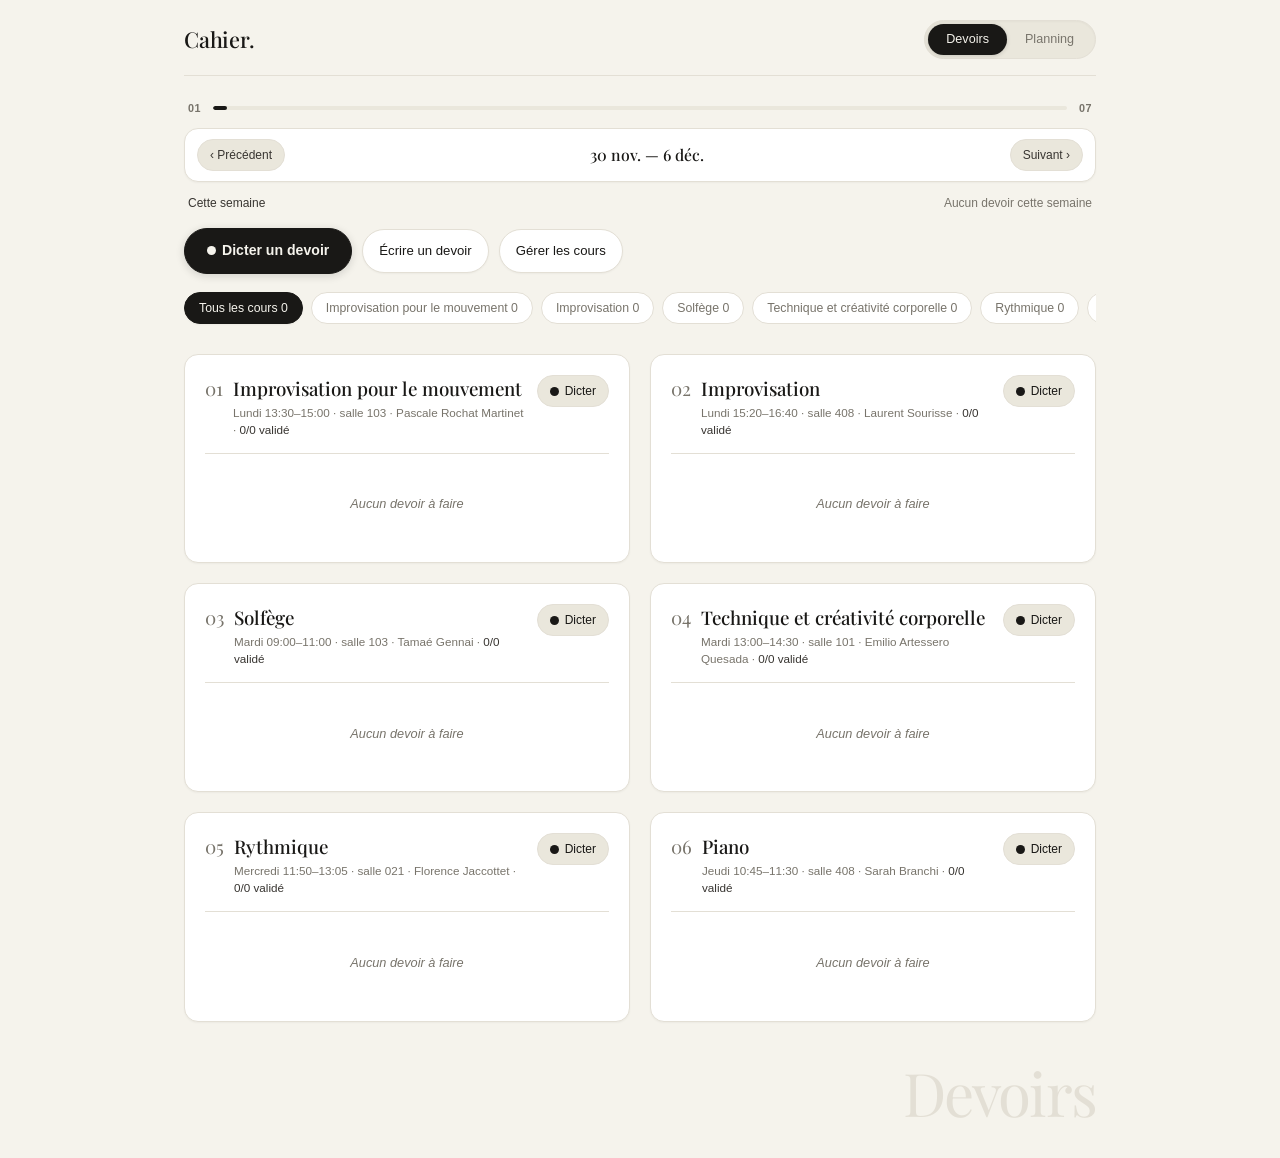
==== commit 32c940e4: "fix(connectivity): résoudre le blocage des modales [hidden], l'accès à l'accueil et le cache hors-li" ====
--- a/index.html
+++ b/index.html
@@ -20,7 +20,7 @@
   <body>
     <div class="app">
       <header class="mast">
-        <p class="brand">Cahier.</p>
+        <button type="button" class="brand" id="brand-home" title="Accueil - Devoirs">Cahier.</button>
         <nav class="tabs" aria-label="Sections">
           <button type="button" data-tab="homework" class="active">Devoirs</button>
           <button type="button" data-tab="planning">Planning</button>
@@ -149,10 +149,10 @@
     </div>
 
     <p id="toast" class="toast" role="status" hidden></p>
-    <script type="module" src="./js/app.js?v=13"></script>
+    <script type="module" src="./js/app.js?v=14"></script>
     <script>
       if ('serviceWorker' in navigator) {
-        navigator.serviceWorker.register('./sw.js?v=8', { updateViaCache: 'none' });
+        navigator.serviceWorker.register('./sw.js?v=9', { updateViaCache: 'none' });
       }
     </script>
   </body>
--- a/styles.css
+++ b/styles.css
@@ -42,6 +42,10 @@
   -webkit-tap-highlight-color: transparent;
 }
 
+[hidden] {
+  display: none !important;
+}
+
 html, body {
   margin: 0;
   min-height: 100%;
@@ -80,6 +84,7 @@
   font-size: 0.88rem;
   transition: all 0.15s ease;
   user-select: none;
+  touch-action: manipulation;
 }
 
 button:active {
@@ -102,12 +107,20 @@
   border-bottom: 1px solid var(--line);
 }
 
+button.brand,
 .brand {
   margin: 0;
+  padding: 0;
+  background: transparent;
+  border: 0;
+  color: var(--ink);
   font-family: var(--serif);
   font-size: 1.45rem;
   letter-spacing: -0.01em;
   font-weight: 500;
+  cursor: pointer;
+  text-align: left;
+  line-height: 1.2;
 }
 
 /* Tabs / Segmented Control */
@@ -298,6 +311,11 @@
 
 /* Live Dictation Feedback */
 .dictation-live {
+  display: none !important;
+}
+
+.dictation-live:not([hidden]) {
+  display: block !important;
   margin: 0 0 16px;
   padding: 12px 16px;
   background: var(--bg-card);
@@ -793,10 +811,14 @@
 
 /* Sheets & Modal Dialogs */
 .sheet {
+  display: none !important;
+}
+
+.sheet:not([hidden]) {
   position: fixed;
   inset: 0;
-  z-index: 50;
-  display: flex;
+  z-index: 100;
+  display: flex !important;
   align-items: flex-end;
   justify-content: center;
 }
@@ -956,6 +978,11 @@
 
 /* Toast */
 .toast {
+  display: none !important;
+}
+
+.toast:not([hidden]) {
+  display: block !important;
   position: fixed;
   left: 50%;
   bottom: calc(20px + var(--safe-bottom));
@@ -968,8 +995,9 @@
   font-size: 0.88rem;
   font-weight: 500;
   box-shadow: 0 4px 16px rgba(0, 0, 0, 0.2);
-  z-index: 60;
+  z-index: 120;
   animation: toast-in 0.2s ease;
+  pointer-events: none;
 }
 
 @keyframes toast-in {
@@ -977,8 +1005,14 @@
   to { opacity: 1; transform: translate(-50%, 0); }
 }
 
+#view-homework:not([hidden]),
 #view-planning:not([hidden]) {
   display: block;
+}
+
+#view-homework[hidden],
+#view-planning[hidden] {
+  display: none !important;
 }
 
 /* Mobile Responsiveness */
